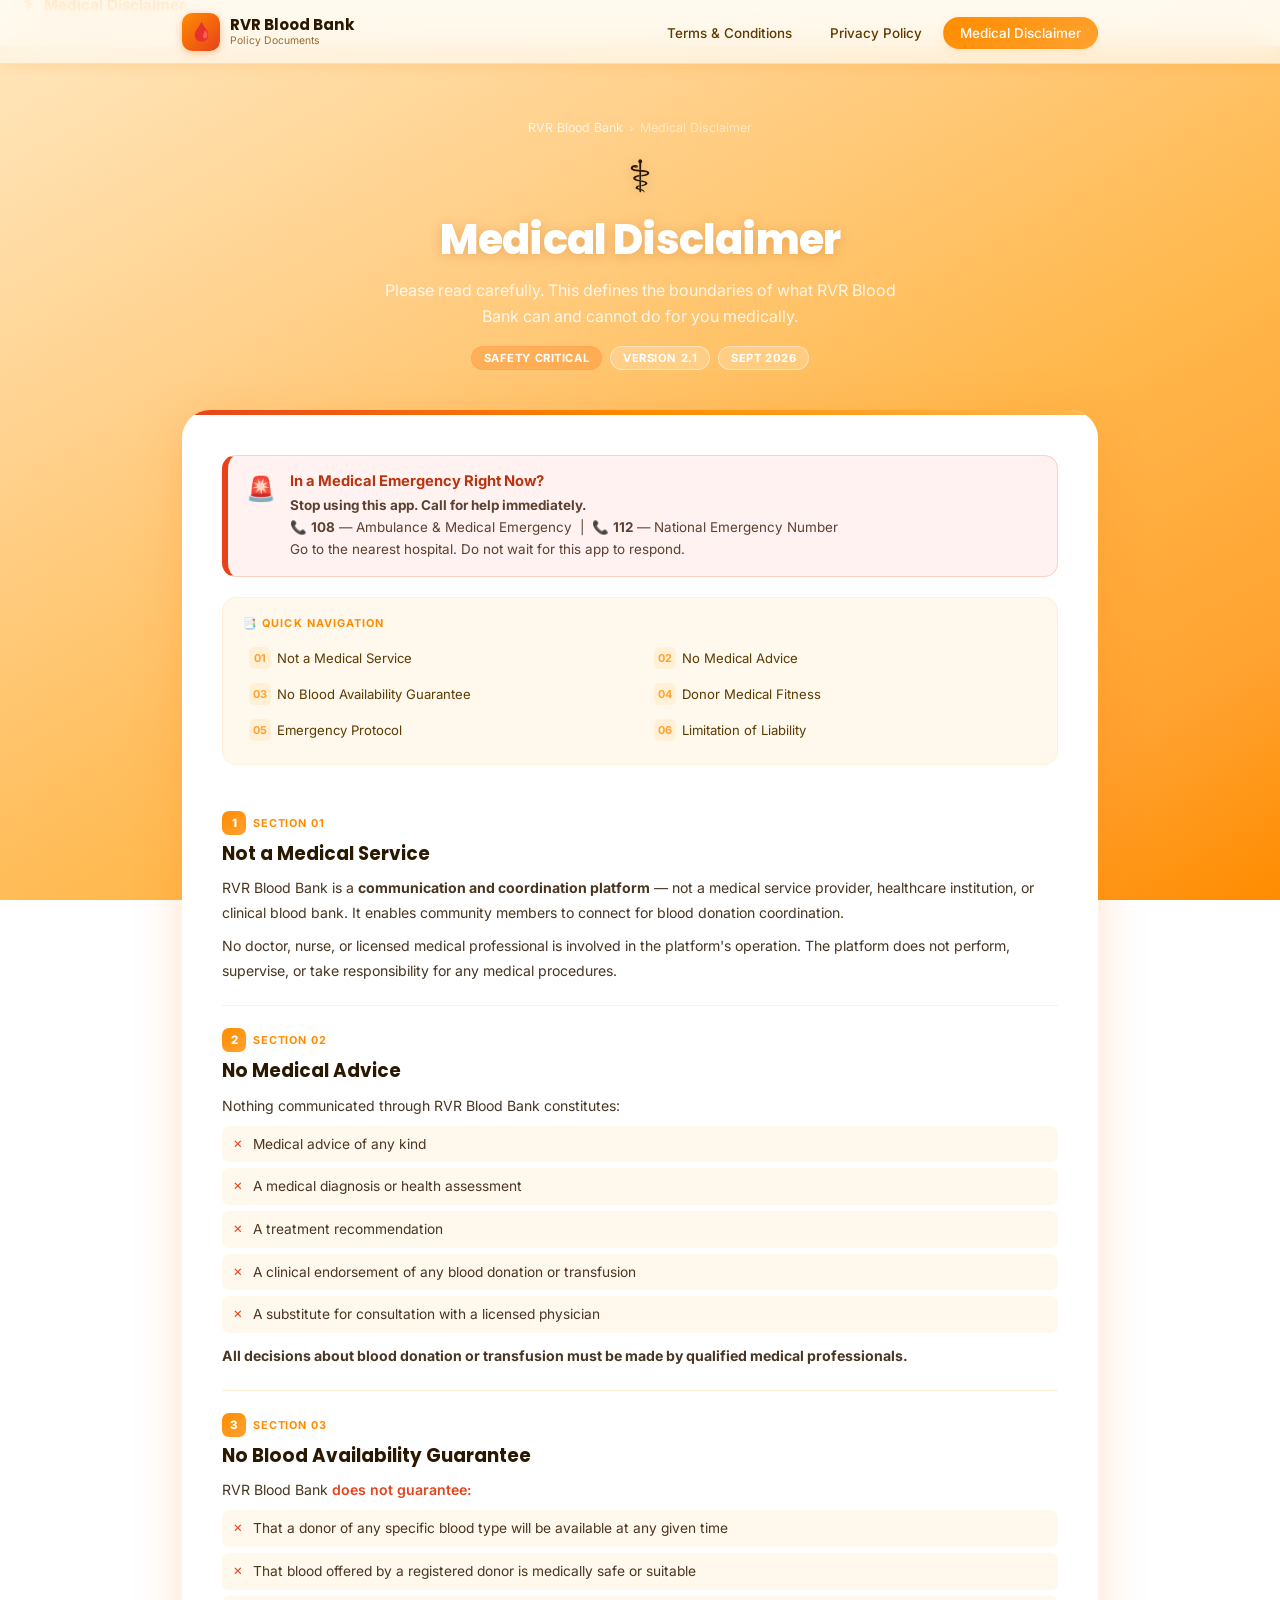
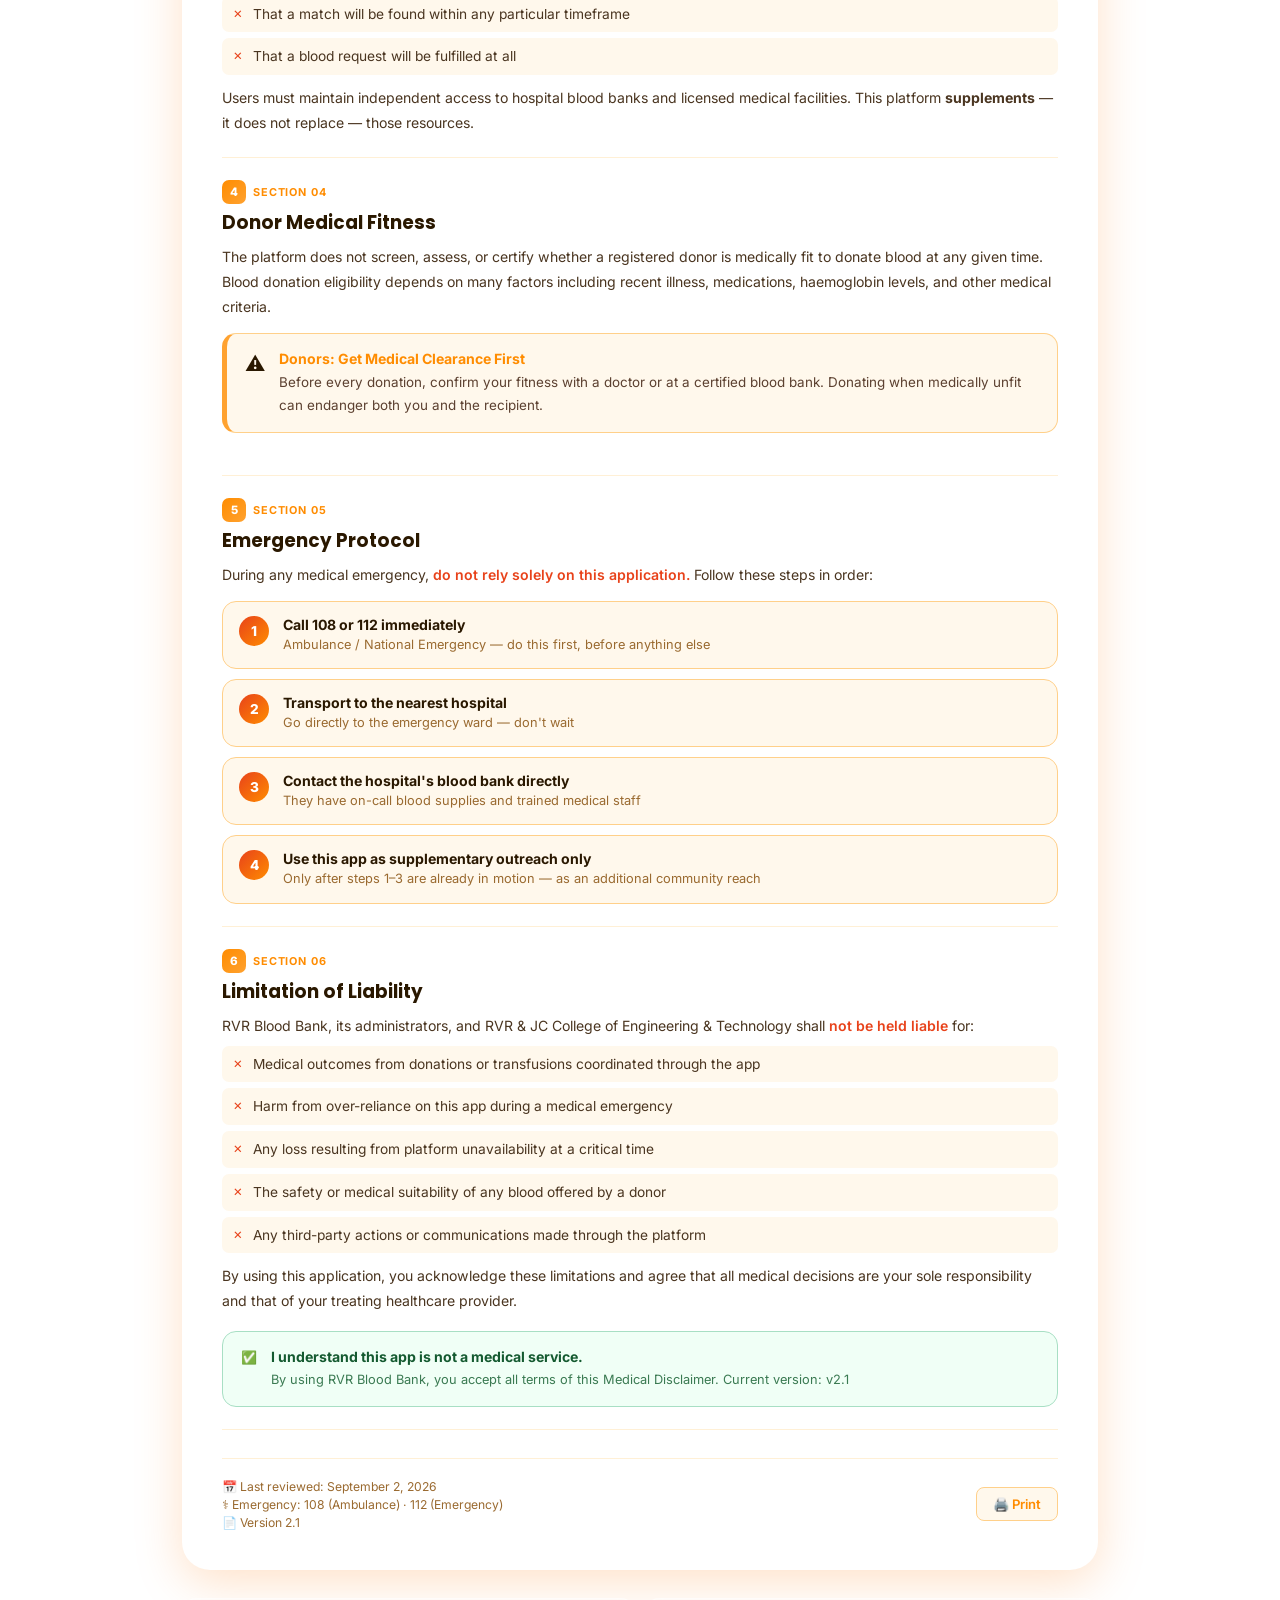
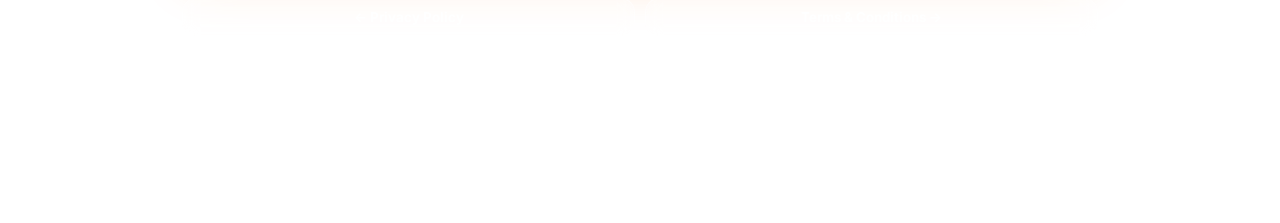
==== disclaimer.html @ 2c88eb7d "first commit" ====
<!DOCTYPE html>
<html lang="en">
<head>
  <meta charset="UTF-8" />
  <meta name="viewport" content="width=device-width, initial-scale=1.0" />
  <meta name="description" content="RVR Blood Bank Medical Disclaimer — This app does not provide medical advice. Read before using the platform." />
  <title>Medical Disclaimer — RVR Blood Bank</title>
  <link rel="stylesheet" href="style.css" />
</head>
<body>

  <nav class="navbar" role="navigation" aria-label="Site navigation">
    <div class="container">
      <a href="terms.html" class="brand">
        <div class="brand-icon" aria-hidden="true">🩸</div>
        <div><div class="brand-name">RVR Blood Bank</div><div class="brand-sub">Policy Documents</div></div>
      </a>
      <ul class="nav-links" role="list">
        <li><a href="terms.html">Terms &amp; Conditions</a></li>
        <li><a href="privacy.html">Privacy Policy</a></li>
        <li><a href="disclaimer.html" class="active" aria-current="page">Medical Disclaimer</a></li>
      </ul>
      <button class="hamburger" id="hamburger" aria-label="Toggle menu" aria-expanded="false" aria-controls="mobileMenu">
        <span></span><span></span><span></span>
      </button>
    </div>
  </nav>

  <div class="mobile-menu" id="mobileMenu" aria-hidden="true">
    <ul role="list">
      <li><a href="terms.html"><span class="m-icon">📋</span> Terms &amp; Conditions</a></li>
      <li><a href="privacy.html"><span class="m-icon">🔒</span> Privacy Policy</a></li>
      <li><a href="disclaimer.html" class="active"><span class="m-icon">⚕️</span> Medical Disclaimer</a></li>
    </ul>
  </div>

  <header class="page-header" aria-labelledby="page-title">
    <div class="container">
      <nav class="breadcrumb" aria-label="Breadcrumb">
        <a href="terms.html">RVR Blood Bank</a>
        <span aria-hidden="true">›</span>
        <span aria-current="page">Medical Disclaimer</span>
      </nav>
      <span class="page-icon" aria-hidden="true">⚕️</span>
      <h1 id="page-title">Medical Disclaimer</h1>
      <p class="subtitle">Please read carefully. This defines the boundaries of what RVR Blood Bank can and cannot do for you medically.</p>
      <div class="meta-row">
        <span class="tag tag--accent">Safety Critical</span>
        <span class="tag tag--primary">Version 2.1</span>
        <span class="tag tag--primary">Sept 2026</span>
      </div>
    </div>
  </header>

  <main class="container" id="main-content">
    <div class="policy-card" role="article" aria-label="Medical Disclaimer document">
      <div class="card-inner">

        <!-- Top Emergency Notice — always prominent -->
        <div class="alert-box alert-box--danger" role="alert" style="border-left-width:6px;">
          <span class="alert-box__icon" aria-hidden="true" style="font-size:1.5rem;">🚨</span>
          <div>
            <div class="alert-box__title" style="font-size:0.92rem;">In a Medical Emergency Right Now?</div>
            <div class="alert-box__body">
              <strong>Stop using this app. Call for help immediately.</strong><br />
              📞 <strong>108</strong> — Ambulance &amp; Medical Emergency &nbsp;|&nbsp;
              📞 <strong>112</strong> — National Emergency Number<br />
              Go to the nearest hospital. Do not wait for this app to respond.
            </div>
          </div>
        </div>

        <div class="toc-box" aria-label="Table of contents">
          <div class="toc-box__label">📑 Quick Navigation</div>
          <ol class="toc-grid" role="list">
            <li><a href="#d1">Not a Medical Service</a></li>
            <li><a href="#d2">No Medical Advice</a></li>
            <li><a href="#d3">No Blood Availability Guarantee</a></li>
            <li><a href="#d4">Donor Medical Fitness</a></li>
            <li><a href="#d5">Emergency Protocol</a></li>
            <li><a href="#d6">Limitation of Liability</a></li>
          </ol>
        </div>

        <!-- Section 1 -->
        <div class="section" id="d1">
          <div class="section-num"><span class="num-badge">1</span><span>Section 01</span></div>
          <h2>Not a Medical Service</h2>
          <p>RVR Blood Bank is a <strong>communication and coordination platform</strong> — not a medical service provider, healthcare institution, or clinical blood bank. It enables community members to connect for blood donation coordination.</p>
          <p>No doctor, nurse, or licensed medical professional is involved in the platform's operation. The platform does not perform, supervise, or take responsibility for any medical procedures.</p>
        </div>

        <!-- Section 2 -->
        <div class="section" id="d2">
          <div class="section-num"><span class="num-badge">2</span><span>Section 02</span></div>
          <h2>No Medical Advice</h2>
          <p>Nothing communicated through RVR Blood Bank constitutes:</p>
          <ul class="clause-list clause-list--cross" role="list">
            <li>Medical advice of any kind</li>
            <li>A medical diagnosis or health assessment</li>
            <li>A treatment recommendation</li>
            <li>A clinical endorsement of any blood donation or transfusion</li>
            <li>A substitute for consultation with a licensed physician</li>
          </ul>
          <p style="margin-top:10px;"><strong>All decisions about blood donation or transfusion must be made by qualified medical professionals.</strong></p>
        </div>

        <!-- Section 3 -->
        <div class="section" id="d3">
          <div class="section-num"><span class="num-badge">3</span><span>Section 03</span></div>
          <h2>No Blood Availability Guarantee</h2>
          <p>RVR Blood Bank <span class="t-red">does not guarantee:</span></p>
          <ul class="clause-list clause-list--cross" role="list">
            <li>That a donor of any specific blood type will be available at any given time</li>
            <li>That blood offered by a registered donor is medically safe or suitable</li>
            <li>That a match will be found within any particular timeframe</li>
            <li>That a blood request will be fulfilled at all</li>
          </ul>
          <p style="margin-top:10px;">Users must maintain independent access to hospital blood banks and licensed medical facilities. This platform <strong>supplements</strong> — it does not replace — those resources.</p>
        </div>

        <!-- Section 4 -->
        <div class="section" id="d4">
          <div class="section-num"><span class="num-badge">4</span><span>Section 04</span></div>
          <h2>Donor Medical Fitness</h2>
          <p>The platform does not screen, assess, or certify whether a registered donor is medically fit to donate blood at any given time. Blood donation eligibility depends on many factors including recent illness, medications, haemoglobin levels, and other medical criteria.</p>
          <div class="alert-box alert-box--orange" style="margin-top:14px;" role="note">
            <span class="alert-box__icon" aria-hidden="true">⚠️</span>
            <div>
              <div class="alert-box__title">Donors: Get Medical Clearance First</div>
              <div class="alert-box__body">Before every donation, confirm your fitness with a doctor or at a certified blood bank. Donating when medically unfit can endanger both you and the recipient.</div>
            </div>
          </div>
        </div>

        <!-- Section 5 -->
        <div class="section" id="d5">
          <div class="section-num"><span class="num-badge">5</span><span>Section 05</span></div>
          <h2>Emergency Protocol</h2>
          <p>During any medical emergency, <span class="t-red">do not rely solely on this application.</span> Follow these steps in order:</p>
          <div class="step-list" role="list">
            <div class="step-card" role="listitem">
              <div class="step-num" aria-hidden="true">1</div>
              <div>
                <strong>Call 108 or 112 immediately</strong>
                <p>Ambulance / National Emergency — do this first, before anything else</p>
              </div>
            </div>
            <div class="step-card" role="listitem">
              <div class="step-num" aria-hidden="true">2</div>
              <div>
                <strong>Transport to the nearest hospital</strong>
                <p>Go directly to the emergency ward — don't wait</p>
              </div>
            </div>
            <div class="step-card" role="listitem">
              <div class="step-num" aria-hidden="true">3</div>
              <div>
                <strong>Contact the hospital's blood bank directly</strong>
                <p>They have on-call blood supplies and trained medical staff</p>
              </div>
            </div>
            <div class="step-card" role="listitem">
              <div class="step-num" aria-hidden="true">4</div>
              <div>
                <strong>Use this app as supplementary outreach only</strong>
                <p>Only after steps 1–3 are already in motion — as an additional community reach</p>
              </div>
            </div>
          </div>
        </div>

        <!-- Section 6 -->
        <div class="section" id="d6">
          <div class="section-num"><span class="num-badge">6</span><span>Section 06</span></div>
          <h2>Limitation of Liability</h2>
          <p>RVR Blood Bank, its administrators, and RVR &amp; JC College of Engineering &amp; Technology shall <span class="t-red">not be held liable</span> for:</p>
          <ul class="clause-list clause-list--cross" role="list">
            <li>Medical outcomes from donations or transfusions coordinated through the app</li>
            <li>Harm from over-reliance on this app during a medical emergency</li>
            <li>Any loss resulting from platform unavailability at a critical time</li>
            <li>The safety or medical suitability of any blood offered by a donor</li>
            <li>Any third-party actions or communications made through the platform</li>
          </ul>
          <p style="margin-top:10px;">By using this application, you acknowledge these limitations and agree that all medical decisions are your sole responsibility and that of your treating healthcare provider.</p>
          <div class="accept-box" role="note" style="margin-top:18px;">
            <span class="accept-box__icon" aria-hidden="true">✅</span>
            <div>
              <strong>I understand this app is not a medical service.</strong>
              <span>By using RVR Blood Bank, you accept all terms of this Medical Disclaimer. Current version: v2.1</span>
            </div>
          </div>
        </div>

        <div class="doc-footer">
          <div class="doc-footer-info">
            <span>📅 Last reviewed: September 2, 2026</span>
            <span>⚕️ Emergency: 108 (Ambulance) · 112 (Emergency)</span>
            <span>📄 Version 2.1</span>
          </div>
          <button class="print-btn" onclick="window.print()">🖨️ Print</button>
        </div>
      </div>
    </div>

    <nav class="page-nav" aria-label="Navigate between policy pages">
      <a href="privacy.html">← Privacy Policy</a>
      <a href="terms.html">Terms &amp; Conditions →</a>
    </nav>
  </main>

  <footer class="site-footer" role="contentinfo">
    <div class="container">
      <div class="footer-card">
        <nav class="footer-links" aria-label="Policy links">
          <a href="terms.html">Terms &amp; Conditions</a>
          <a href="privacy.html">Privacy Policy</a>
          <a href="disclaimer.html">Medical Disclaimer</a>
        </nav>
        <p class="footer-copy">© 2026 RVR &amp; JC College of Engineering &amp; Technology · Policy v2.1 · September 2026</p>
      </div>
    </div>
  </footer>

  <script src="menu.js"></script>
</body>
</html>
---- style.css ----
/* ═══════════════════════════════════════════════
   RVR Blood Bank — Policy Portal
   Theme  : Light Orange + White (Responsive)
   ═══════════════════════════════════════════════ */

@import url('https://fonts.googleapis.com/css2?family=Inter:wght@400;500;600;700&family=Poppins:wght@600;700;800&display=swap');

/* ── CSS Variables ── */
:root {
  --orange-1:   #FF8C00;   /* deep accent */
  --orange-2:   #FFA230;   /* primary */
  --orange-3:   #FFB84D;   /* mid */
  --orange-4:   #FFD08A;   /* light */
  --orange-5:   #FFF0D6;   /* very light tint */
  --orange-6:   #FFF8EC;   /* near-white tint */

  --red:        #E8421A;
  --red-light:  #FF6B40;

  --text-dark:  #2A1800;
  --text-body:  #5C3A00;
  --text-muted: #9A6A30;
  --text-white: #FFFFFF;

  --white:      #FFFFFF;
  --card-bg:    #FFFFFF;
  --border:     rgba(255,140,0,0.18);

  --shadow-sm:  0 2px 8px rgba(255,140,0,0.12);
  --shadow-md:  0 6px 24px rgba(255,140,0,0.18);
  --shadow-lg:  0 12px 48px rgba(255,120,0,0.22);

  --radius-sm:  8px;
  --radius-md:  14px;
  --radius-lg:  20px;
  --radius-xl:  28px;

  --nav-h:      64px;
}

/* ── Reset ── */
*, *::before, *::after { box-sizing: border-box; margin: 0; padding: 0; }
html { scroll-behavior: smooth; -webkit-text-size-adjust: 100%; }

body {
  font-family: 'Inter', system-ui, sans-serif;
  min-height: 100vh;
  /* Light orange gradient — warm and soft */
  background:
    linear-gradient(150deg,
      #FFE8C0 0%,
      #FFD08A 30%,
      #FFB84D 60%,
      #FFA230 85%,
      #FF8C00 100%);
  background-attachment: fixed;
  color: var(--text-dark);
}

/* ── Scrollbar ── */
::-webkit-scrollbar { width: 5px; }
::-webkit-scrollbar-track { background: var(--orange-5); }
::-webkit-scrollbar-thumb { background: var(--orange-2); border-radius: 4px; }

/* ── Typography ── */
h1, h2, h3 { font-family: 'Poppins', sans-serif; line-height: 1.2; }
a { color: var(--orange-1); }

/* ══════════════════════════════════════════════
   LAYOUT — Container + Grid
══════════════════════════════════════════════ */
.container {
  width: 100%;
  max-width: 980px;
  margin: 0 auto;
  padding: 0 clamp(16px, 4vw, 32px);
}

/* ══════════════════════════════════════════════
   NAVBAR
══════════════════════════════════════════════ */
.navbar {
  height: var(--nav-h);
  position: sticky;
  top: 0;
  z-index: 200;
  background: rgba(255, 248, 236, 0.75);
  backdrop-filter: blur(16px);
  -webkit-backdrop-filter: blur(16px);
  border-bottom: 1px solid rgba(255, 140, 0, 0.2);
  box-shadow: 0 2px 12px rgba(255, 140, 0, 0.1);
}

.navbar .container {
  height: 100%;
  display: flex;
  align-items: center;
  justify-content: space-between;
  gap: 12px;
}

/* Brand */
.brand {
  display: flex;
  align-items: center;
  gap: 10px;
  text-decoration: none;
  flex-shrink: 0;
}
.brand-icon {
  width: 38px; height: 38px;
  background: linear-gradient(135deg, var(--orange-1), var(--red));
  border-radius: 10px;
  display: flex;
  align-items: center;
  justify-content: center;
  font-size: 1.15rem;
  flex-shrink: 0;
  box-shadow: 0 2px 8px rgba(255,100,0,0.35);
}
.brand-name {
  font-family: 'Poppins', sans-serif;
  font-weight: 700;
  font-size: 0.95rem;
  color: var(--text-dark);
  line-height: 1.15;
}
.brand-sub {
  font-size: 0.65rem;
  color: var(--text-muted);
}

/* Desktop Nav Links */
.nav-links {
  display: flex;
  gap: 4px;
  list-style: none;
  align-items: center;
}
.nav-links a {
  color: var(--text-body);
  text-decoration: none;
  font-size: 0.84rem;
  font-weight: 500;
  padding: 7px 16px;
  border-radius: 20px;
  border: 1px solid transparent;
  transition: all 0.2s ease;
  white-space: nowrap;
}
.nav-links a:hover {
  background: var(--orange-5);
  border-color: var(--border);
  color: var(--orange-1);
}
.nav-links a.active {
  background: linear-gradient(135deg, var(--orange-1), var(--orange-2));
  color: #fff;
  border-color: transparent;
  box-shadow: var(--shadow-sm);
}

/* Hamburger Button */
.hamburger {
  display: none;
  flex-direction: column;
  justify-content: center;
  align-items: center;
  gap: 5px;
  width: 38px; height: 38px;
  background: var(--orange-5);
  border: 1px solid var(--border);
  border-radius: var(--radius-sm);
  cursor: pointer;
  padding: 0;
  flex-shrink: 0;
}
.hamburger span {
  display: block;
  width: 18px; height: 2px;
  background: var(--orange-1);
  border-radius: 2px;
  transition: all 0.25s ease;
}
.hamburger.open span:nth-child(1) { transform: rotate(45deg) translate(5px, 5px); }
.hamburger.open span:nth-child(2) { opacity: 0; transform: scaleX(0); }
.hamburger.open span:nth-child(3) { transform: rotate(-45deg) translate(5px, -5px); }

/* Mobile Drawer */
.mobile-menu {
  position: fixed;
  top: var(--nav-h);
  left: 0; right: 0;
  background: rgba(255, 252, 245, 0.97);
  backdrop-filter: blur(16px);
  border-bottom: 1px solid var(--border);
  z-index: 199;
  transform: translateY(-110%);
  transition: transform 0.3s cubic-bezier(0.16,1,0.3,1);
  box-shadow: var(--shadow-md);
}
.mobile-menu.open { transform: translateY(0); }
.mobile-menu ul { list-style: none; padding: 12px 16px 16px; }
.mobile-menu ul li { border-bottom: 1px solid var(--orange-5); }
.mobile-menu ul li:last-child { border-bottom: none; }
.mobile-menu ul a {
  display: flex;
  align-items: center;
  gap: 10px;
  padding: 14px 8px;
  color: var(--text-body);
  text-decoration: none;
  font-size: 0.95rem;
  font-weight: 500;
  border-radius: var(--radius-sm);
  transition: background 0.15s;
}
.mobile-menu ul a:hover { background: var(--orange-5); }
.mobile-menu ul a.active { color: var(--orange-1); font-weight: 700; }
.mobile-menu ul a .m-icon { font-size: 1.1rem; }

/* ══════════════════════════════════════════════
   PAGE HEADER
══════════════════════════════════════════════ */
.page-header {
  padding: clamp(32px, 6vw, 56px) 0 clamp(24px, 4vw, 40px);
  text-align: center;
}
.breadcrumb {
  display: flex;
  align-items: center;
  justify-content: center;
  gap: 6px;
  font-size: 0.78rem;
  color: rgba(255,255,255,0.75);
  margin-bottom: 14px;
  flex-wrap: wrap;
}
.breadcrumb a { color: rgba(255,255,255,0.75); text-decoration: none; }
.breadcrumb a:hover { color: #fff; }
.breadcrumb span { color: rgba(255,255,255,0.5); }

.page-icon {
  display: block;
  font-size: clamp(2rem, 5vw, 2.8rem);
  margin-bottom: 12px;
  filter: drop-shadow(0 2px 6px rgba(0,0,0,0.15));
}
.page-header h1 {
  font-size: clamp(1.7rem, 4.5vw, 2.6rem);
  font-weight: 800;
  color: #fff;
  margin-bottom: 12px;
  text-shadow: 0 2px 12px rgba(180,80,0,0.25);
  letter-spacing: -0.02em;
}
.page-header .subtitle {
  font-size: clamp(0.85rem, 2vw, 1rem);
  color: rgba(255,255,255,0.85);
  max-width: 540px;
  margin: 0 auto;
  line-height: 1.65;
}
.meta-row {
  display: flex;
  align-items: center;
  justify-content: center;
  gap: 8px;
  margin-top: 16px;
  flex-wrap: wrap;
}
.tag {
  display: inline-flex;
  align-items: center;
  gap: 4px;
  font-size: 0.7rem;
  font-weight: 700;
  letter-spacing: 0.05em;
  text-transform: uppercase;
  padding: 4px 12px;
  border-radius: 20px;
}
.tag--primary {
  background: rgba(255,255,255,0.2);
  border: 1px solid rgba(255,255,255,0.45);
  color: #fff;
}
.tag--accent {
  background: rgba(255,100,0,0.25);
  border: 1px solid rgba(255,160,80,0.5);
  color: #fff;
}

/* ══════════════════════════════════════════════
   POLICY CARD (White Content Block)
══════════════════════════════════════════════ */
.policy-card {
  background: var(--card-bg);
  border-radius: var(--radius-xl);
  box-shadow: var(--shadow-lg);
  overflow: hidden;
  margin-bottom: 28px;
}
.policy-card::before {
  content: '';
  display: block;
  height: 5px;
  background: linear-gradient(90deg, var(--red), var(--orange-1), var(--orange-3));
}
.card-inner {
  padding: clamp(20px, 5vw, 40px);
}

/* ── Alert Boxes ── */
.alert-box {
  display: flex;
  gap: 14px;
  align-items: flex-start;
  border-radius: var(--radius-md);
  padding: 16px 18px;
  margin-bottom: 20px;
  border-left: 5px solid;
}
.alert-box--danger {
  background: #FFF2F0;
  border-color: #E8421A;
  border-top: 1px solid #FFD0C0;
  border-right: 1px solid #FFD0C0;
  border-bottom: 1px solid #FFD0C0;
}
.alert-box--orange {
  background: var(--orange-6);
  border-color: var(--orange-2);
  border-top: 1px solid var(--orange-4);
  border-right: 1px solid var(--orange-4);
  border-bottom: 1px solid var(--orange-4);
}
.alert-box--info {
  background: #F0F7FF;
  border-color: #3B82F6;
  border-top: 1px solid #BAD5FF;
  border-right: 1px solid #BAD5FF;
  border-bottom: 1px solid #BAD5FF;
}
.alert-box__icon { font-size: 1.25rem; flex-shrink: 0; line-height: 1.4; }
.alert-box__title {
  font-weight: 700;
  font-size: 0.88rem;
  margin-bottom: 4px;
}
.alert-box--danger .alert-box__title  { color: #B83410; }
.alert-box--orange .alert-box__title  { color: var(--orange-1); }
.alert-box--info   .alert-box__title  { color: #1D4ED8; }
.alert-box__body {
  font-size: 0.84rem;
  color: #5C4030;
  line-height: 1.65;
}
.alert-box--info .alert-box__body { color: #374151; }

/* ── Table of Contents ── */
.toc-box {
  background: var(--orange-6);
  border: 1px solid var(--orange-5);
  border-radius: var(--radius-md);
  padding: 18px 20px;
  margin-bottom: 24px;
}
.toc-box__label {
  font-size: 0.68rem;
  font-weight: 700;
  letter-spacing: 0.1em;
  text-transform: uppercase;
  color: var(--orange-1);
  margin-bottom: 12px;
}
.toc-grid {
  display: grid;
  grid-template-columns: 1fr 1fr;
  gap: 4px 16px;
  list-style: none;
  counter-reset: toc;
}
.toc-grid li a {
  display: flex;
  align-items: center;
  gap: 6px;
  font-size: 0.82rem;
  color: var(--text-body);
  text-decoration: none;
  padding: 5px 6px;
  border-radius: 6px;
  transition: all 0.15s;
}
.toc-grid li a:hover { background: var(--orange-5); color: var(--orange-1); }
.toc-grid li a::before {
  content: counter(toc, decimal-leading-zero);
  counter-increment: toc;
  font-size: 0.68rem;
  font-weight: 700;
  color: var(--orange-2);
  background: var(--orange-5);
  width: 22px; height: 22px;
  border-radius: 6px;
  display: flex;
  align-items: center;
  justify-content: center;
  flex-shrink: 0;
}

/* ── Policy Sections ── */
.section {
  padding: 22px 0;
  border-bottom: 1px solid var(--orange-5);
}
.section:last-child { border-bottom: none; padding-bottom: 4px; }
.section:first-child { padding-top: 4px; }

.section-num {
  display: inline-flex;
  align-items: center;
  gap: 7px;
  margin-bottom: 8px;
}
.num-badge {
  display: inline-flex;
  align-items: center;
  justify-content: center;
  width: 24px; height: 24px;
  background: linear-gradient(135deg, var(--orange-1), var(--orange-2));
  color: #fff;
  border-radius: 7px;
  font-size: 0.72rem;
  font-weight: 800;
}
.section-num span:last-child {
  font-size: 0.68rem;
  font-weight: 700;
  letter-spacing: 0.08em;
  text-transform: uppercase;
  color: var(--orange-1);
}

.section h2 {
  font-family: 'Poppins', sans-serif;
  font-size: clamp(1rem, 2.5vw, 1.15rem);
  font-weight: 700;
  color: var(--text-dark);
  margin-bottom: 10px;
}
.section p {
  font-size: 0.88rem;
  color: #4A3520;
  line-height: 1.78;
  margin-bottom: 8px;
}
.section p:last-child { margin-bottom: 0; }

/* Inline emphasis */
.t-red    { color: var(--red); font-weight: 600; }
.t-orange { color: var(--orange-1); font-weight: 600; }
.t-dark   { color: var(--text-dark); font-weight: 600; }

/* ── Clause Lists ── */
.clause-list {
  list-style: none;
  display: flex;
  flex-direction: column;
  gap: 6px;
  margin-top: 8px;
}
.clause-list li {
  display: flex;
  align-items: flex-start;
  gap: 10px;
  font-size: 0.86rem;
  color: #4A3520;
  line-height: 1.65;
  padding: 6px 10px;
  border-radius: 7px;
  background: var(--orange-6);
  border: 1px solid transparent;
  transition: border-color 0.15s;
}
.clause-list li:hover { border-color: var(--orange-4); }

.clause-list li::before {
  content: '';
  width: 7px; height: 7px;
  border-radius: 50%;
  background: linear-gradient(135deg, var(--orange-1), var(--orange-2));
  flex-shrink: 0;
  margin-top: 7px;
}
.clause-list--cross li::before {
  content: '✕';
  width: auto; height: auto;
  background: none;
  color: var(--red);
  font-size: 0.72rem;
  font-weight: 800;
  margin-top: 2px;
}
.clause-list--check li::before {
  content: '✓';
  width: auto; height: auto;
  background: none;
  color: #1A8A4A;
  font-size: 0.82rem;
  font-weight: 800;
  margin-top: 2px;
}

/* ── Acceptance / Success Box ── */
.accept-box {
  display: flex;
  align-items: flex-start;
  gap: 14px;
  background: #F0FFF6;
  border: 1.5px solid #A8DFC4;
  border-radius: var(--radius-md);
  padding: 16px 18px;
  margin-top: 18px;
}
.accept-box__icon { font-size: 1.3rem; flex-shrink: 0; }
.accept-box strong { display: block; font-size: 0.88rem; color: #145A30; margin-bottom: 3px; }
.accept-box span { font-size: 0.8rem; color: #3A7A52; line-height: 1.5; }

/* ── Emergency Step Cards ── */
.step-list {
  display: flex;
  flex-direction: column;
  gap: 10px;
  margin-top: 14px;
}
.step-card {
  display: flex;
  align-items: flex-start;
  gap: 14px;
  background: var(--orange-6);
  border: 1px solid var(--orange-4);
  border-radius: var(--radius-md);
  padding: 14px 16px;
  transition: border-color 0.15s, box-shadow 0.15s;
}
.step-card:hover { border-color: var(--orange-2); box-shadow: var(--shadow-sm); }
.step-num {
  width: 30px; height: 30px;
  background: linear-gradient(135deg, var(--red), var(--orange-1));
  color: #fff;
  border-radius: 50%;
  display: flex;
  align-items: center;
  justify-content: center;
  font-weight: 800;
  font-size: 0.85rem;
  flex-shrink: 0;
}
.step-card strong { display: block; font-size: 0.88rem; color: var(--text-dark); margin-bottom: 2px; }
.step-card p { font-size: 0.8rem; color: var(--text-muted); margin: 0; line-height: 1.5; }

/* ── Data Table ── */
.data-table-wrap {
  overflow-x: auto;
  border: 1px solid var(--orange-4);
  border-radius: var(--radius-md);
  margin-top: 12px;
}
.data-table {
  width: 100%;
  border-collapse: collapse;
  font-size: 0.84rem;
  min-width: 400px;
}
.data-table th {
  text-align: left;
  padding: 10px 14px;
  background: var(--orange-5);
  color: var(--orange-1);
  font-size: 0.72rem;
  font-weight: 700;
  letter-spacing: 0.06em;
  text-transform: uppercase;
  border-bottom: 1px solid var(--orange-4);
}
.data-table td {
  padding: 10px 14px;
  border-bottom: 1px solid var(--orange-6);
  color: #4A3520;
  vertical-align: middle;
}
.data-table tr:last-child td { border-bottom: none; }
.data-table tr:hover td { background: var(--orange-6); }

/* ── Doc Footer (inside card) ── */
.doc-footer {
  display: flex;
  align-items: center;
  justify-content: space-between;
  gap: 12px;
  margin-top: 28px;
  padding-top: 20px;
  border-top: 1px solid var(--orange-5);
  flex-wrap: wrap;
}
.doc-footer-info {
  display: flex;
  flex-direction: column;
  gap: 3px;
}
.doc-footer-info span { font-size: 0.76rem; color: var(--text-muted); }

.print-btn {
  display: inline-flex;
  align-items: center;
  gap: 6px;
  background: var(--orange-6);
  border: 1.5px solid var(--orange-4);
  border-radius: var(--radius-sm);
  padding: 8px 16px;
  font-size: 0.82rem;
  font-family: 'Inter', sans-serif;
  font-weight: 600;
  color: var(--orange-1);
  cursor: pointer;
  transition: all 0.2s;
}
.print-btn:hover {
  background: var(--orange-5);
  border-color: var(--orange-2);
  box-shadow: var(--shadow-sm);
}

/* ══════════════════════════════════════════════
   PAGE NAVIGATION
══════════════════════════════════════════════ */
.page-nav {
  display: flex;
  justify-content: space-between;
  gap: 10px;
  margin-bottom: 32px;
  flex-wrap: wrap;
}
.page-nav a {
  display: inline-flex;
  align-items: center;
  gap: 8px;
  background: rgba(255,255,255,0.25);
  border: 1px solid rgba(255,255,255,0.4);
  color: #fff;
  text-decoration: none;
  font-size: 0.84rem;
  font-weight: 600;
  padding: 10px 20px;
  border-radius: var(--radius-md);
  transition: all 0.2s;
  flex: 1;
  justify-content: center;
  min-width: 140px;
  backdrop-filter: blur(8px);
}
.page-nav a:hover {
  background: rgba(255,255,255,0.38);
  border-color: rgba(255,255,255,0.6);
  box-shadow: var(--shadow-sm);
}

/* ══════════════════════════════════════════════
   FOOTER
══════════════════════════════════════════════ */
.site-footer { padding: 0 0 32px; }
.footer-card {
  background: rgba(255,255,255,0.22);
  border: 1px solid rgba(255,255,255,0.35);
  border-radius: var(--radius-lg);
  padding: clamp(16px, 4vw, 28px) clamp(18px, 4vw, 32px);
  display: flex;
  flex-direction: column;
  align-items: center;
  gap: 16px;
  text-align: center;
  backdrop-filter: blur(8px);
}
.footer-links {
  display: flex;
  gap: 6px;
  flex-wrap: wrap;
  justify-content: center;
}
.footer-links a {
  color: rgba(255,255,255,0.85);
  font-size: 0.82rem;
  font-weight: 500;
  text-decoration: none;
  padding: 6px 14px;
  border-radius: 20px;
  border: 1px solid rgba(255,255,255,0.3);
  transition: all 0.2s;
}
.footer-links a:hover {
  background: rgba(255,255,255,0.2);
  color: #fff;
}
.footer-copy {
  font-size: 0.76rem;
  color: rgba(255,255,255,0.65);
  line-height: 1.6;
}

/* ══════════════════════════════════════════════
   RESPONSIVE BREAKPOINTS
══════════════════════════════════════════════ */

/* Tablet — 768px */
@media (max-width: 768px) {
  .nav-links    { display: none; }
  .hamburger    { display: flex; }
  .toc-grid     { grid-template-columns: 1fr; }
  .page-nav a   { flex: 1 1 140px; }
}

/* Mobile — 480px */
@media (max-width: 480px) {
  :root { --nav-h: 58px; }
  .brand-name   { font-size: 0.88rem; }
  .brand-sub    { display: none; }
  .card-inner   { padding: 18px 16px; }
  .section      { padding: 16px 0; }
  .page-nav     { flex-direction: column; }
  .page-nav a   { width: 100%; text-align: center; }
  .doc-footer   { flex-direction: column; align-items: flex-start; }
  .alert-box    { flex-direction: column; gap: 8px; }
}

/* Large — 1024px+ */
@media (min-width: 1024px) {
  .policy-card  { border-radius: var(--radius-xl); }
}

/* ── Print ── */
@media print {
  body { background: #fff !important; }
  .navbar, .page-nav, .site-footer, .hamburger, .mobile-menu { display: none !important; }
  .policy-card { box-shadow: none; border: 1px solid #E0C090; border-radius: 8px; }
  .policy-card::before { background: #FF8C00; }
  .page-header { padding: 16px 0; }
  .page-header h1 { color: #2A1800; text-shadow: none; }
  .breadcrumb, .subtitle { color: #555; }
  .tag { display: none; }
}
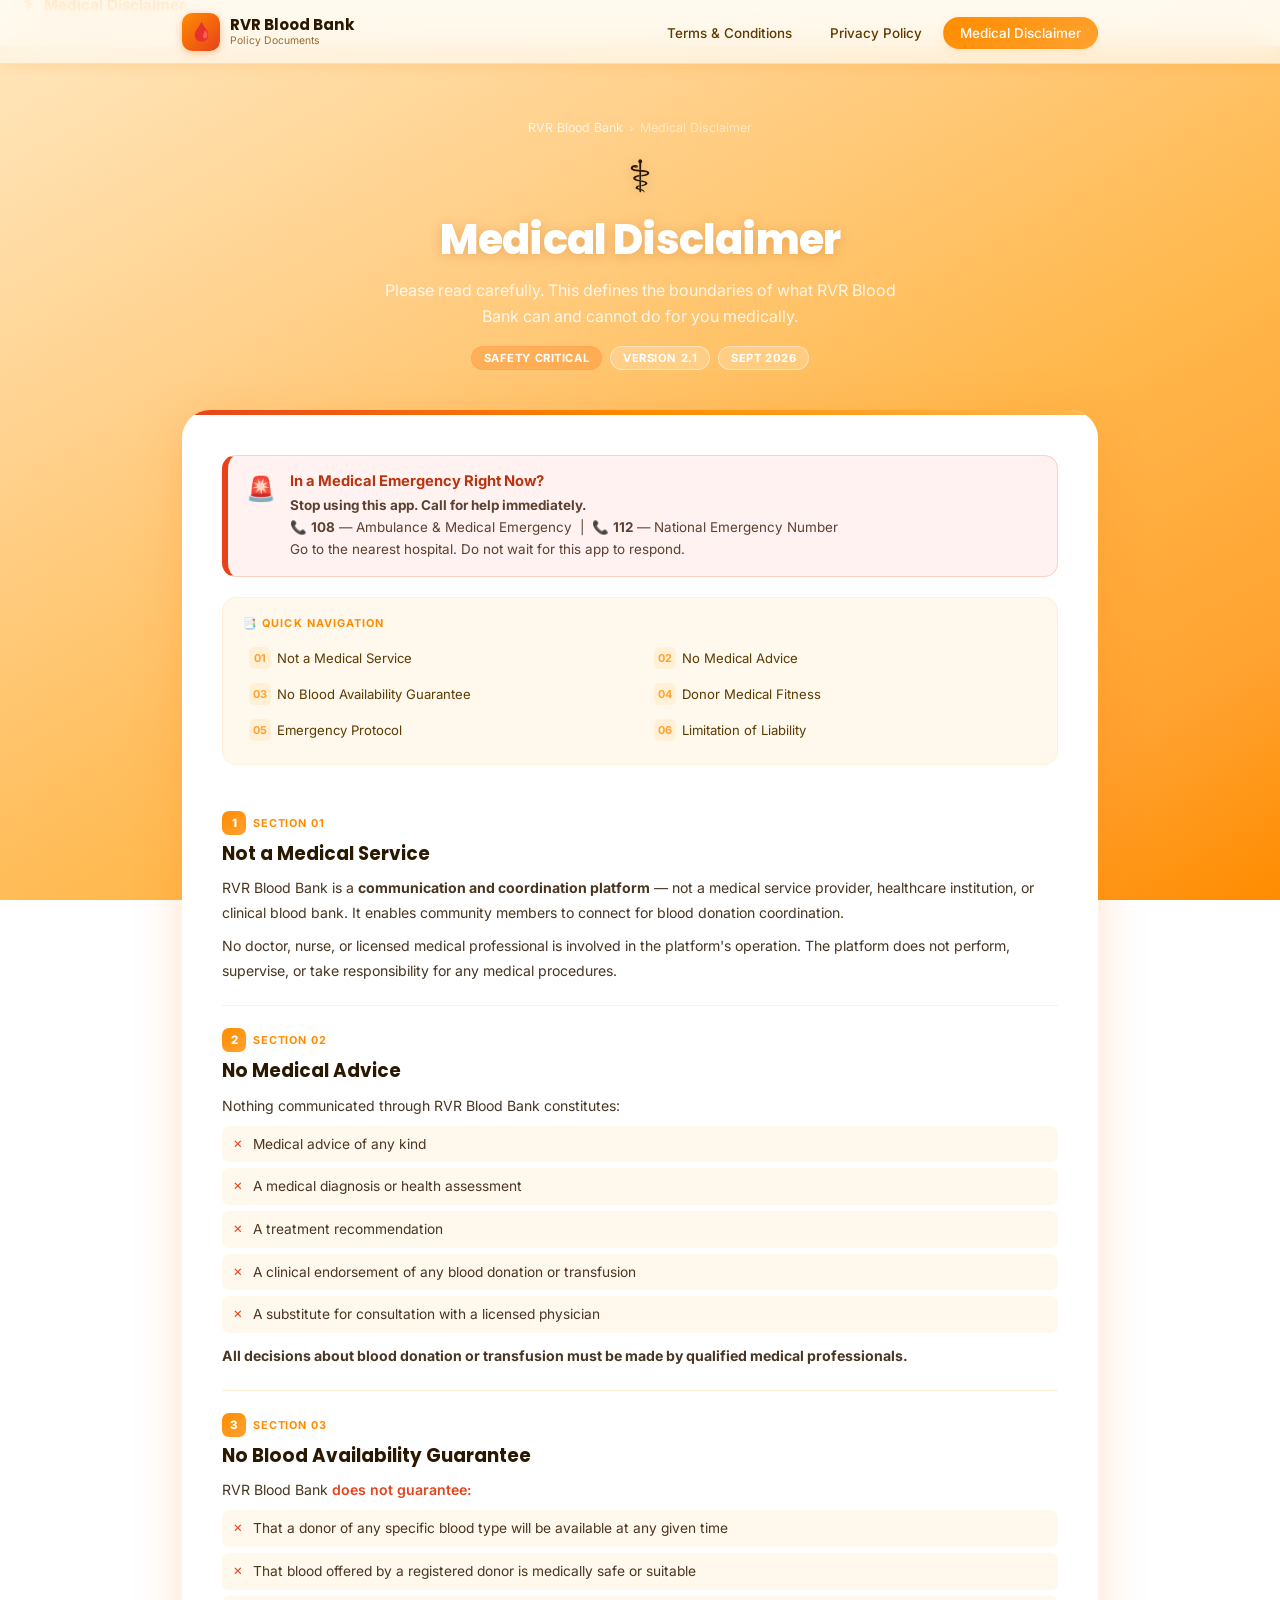
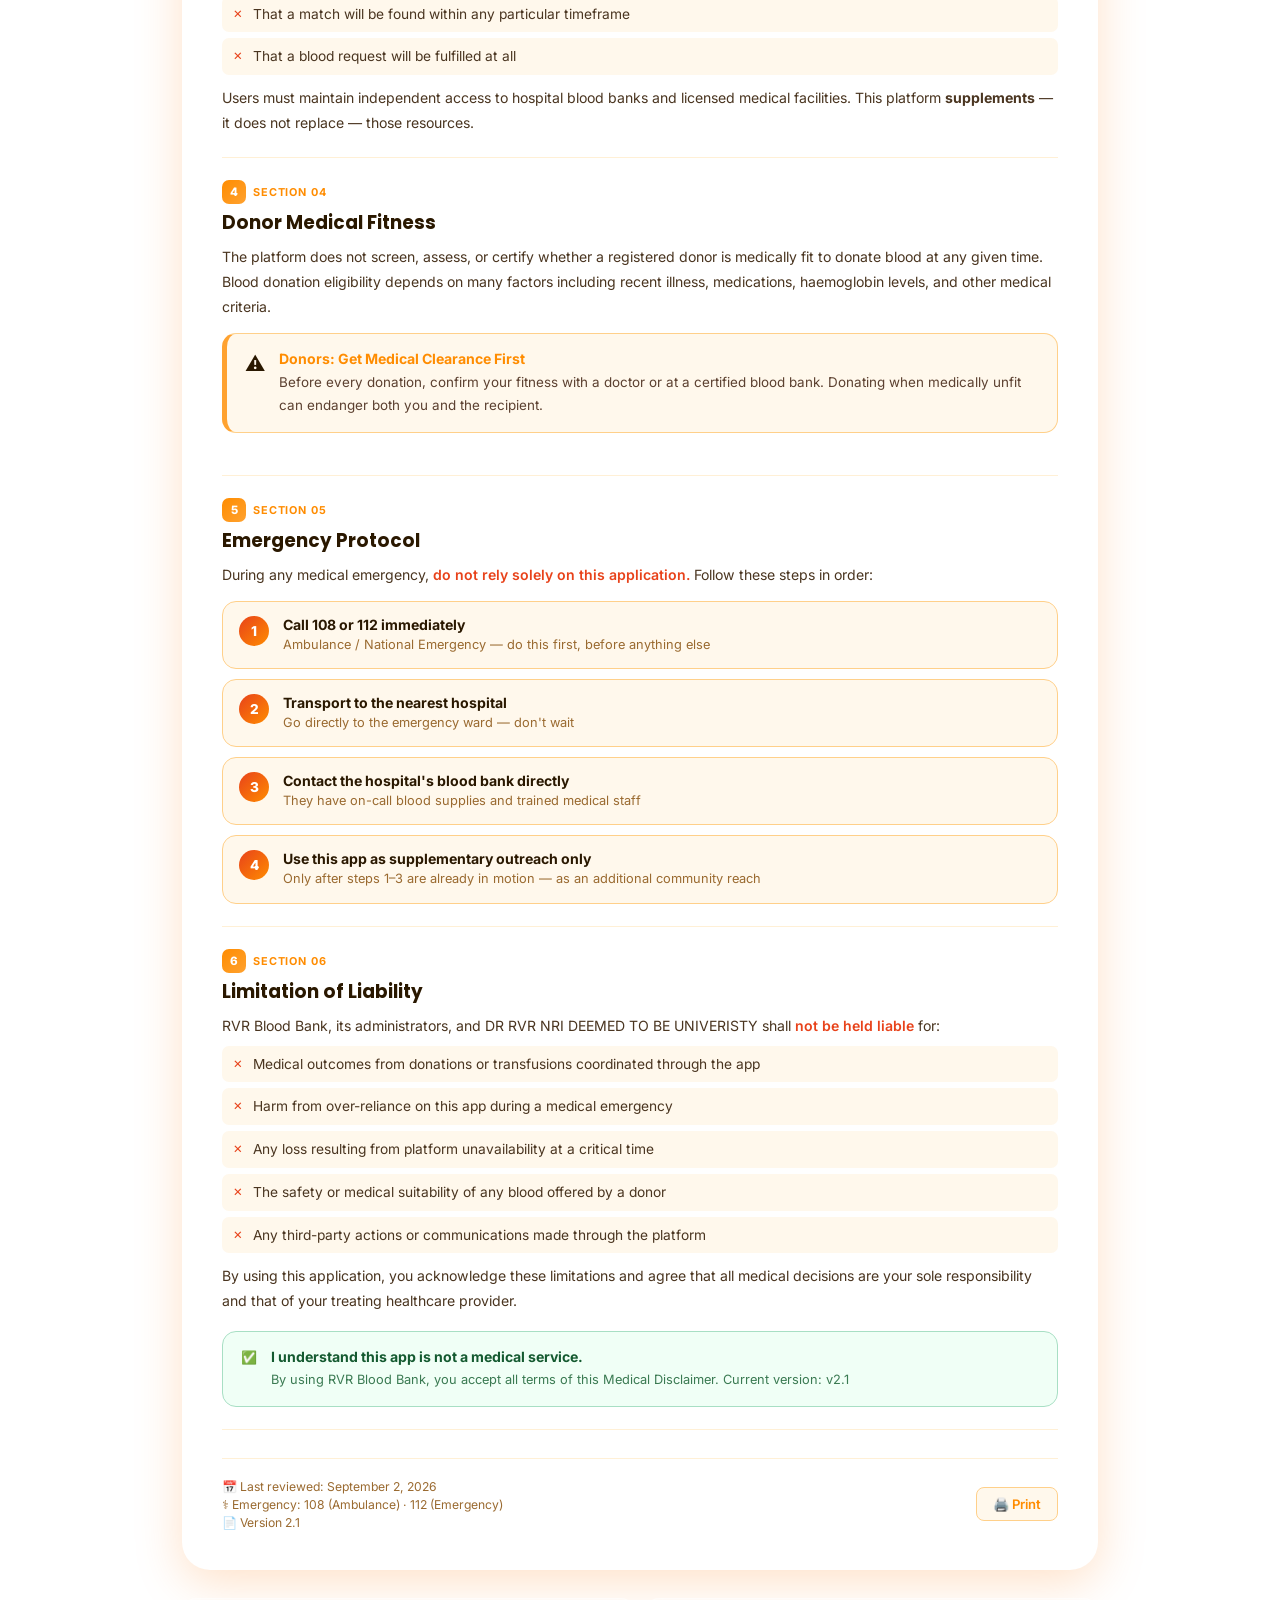
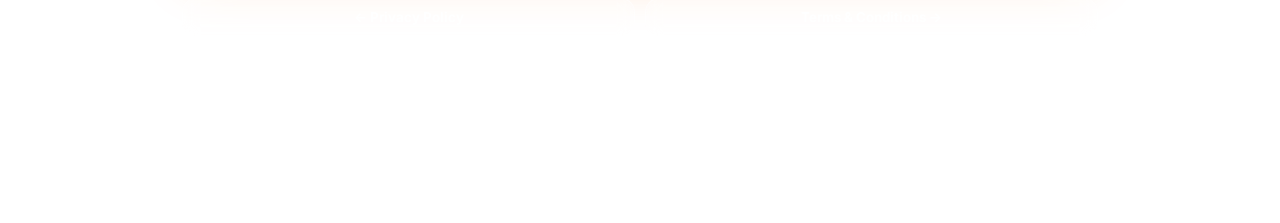
==== commit 747d414b: "second" ====
--- a/disclaimer.html
+++ b/disclaimer.html
@@ -174,7 +174,7 @@
         <div class="section" id="d6">
           <div class="section-num"><span class="num-badge">6</span><span>Section 06</span></div>
           <h2>Limitation of Liability</h2>
-          <p>RVR Blood Bank, its administrators, and RVR &amp; JC College of Engineering &amp; Technology shall <span class="t-red">not be held liable</span> for:</p>
+          <p>RVR Blood Bank, its administrators, and DR RVR NRI DEEMED TO BE UNIVERISTY shall <span class="t-red">not be held liable</span> for:</p>
           <ul class="clause-list clause-list--cross" role="list">
             <li>Medical outcomes from donations or transfusions coordinated through the app</li>
             <li>Harm from over-reliance on this app during a medical emergency</li>
@@ -217,7 +217,7 @@
           <a href="privacy.html">Privacy Policy</a>
           <a href="disclaimer.html">Medical Disclaimer</a>
         </nav>
-        <p class="footer-copy">© 2026 RVR &amp; JC College of Engineering &amp; Technology · Policy v2.1 · September 2026</p>
+        <p class="footer-copy">© 2026 DR RVR NRI DEEMED TO BE UNIVERISTY · Policy v2.1 · September 2026</p>
       </div>
     </div>
   </footer>
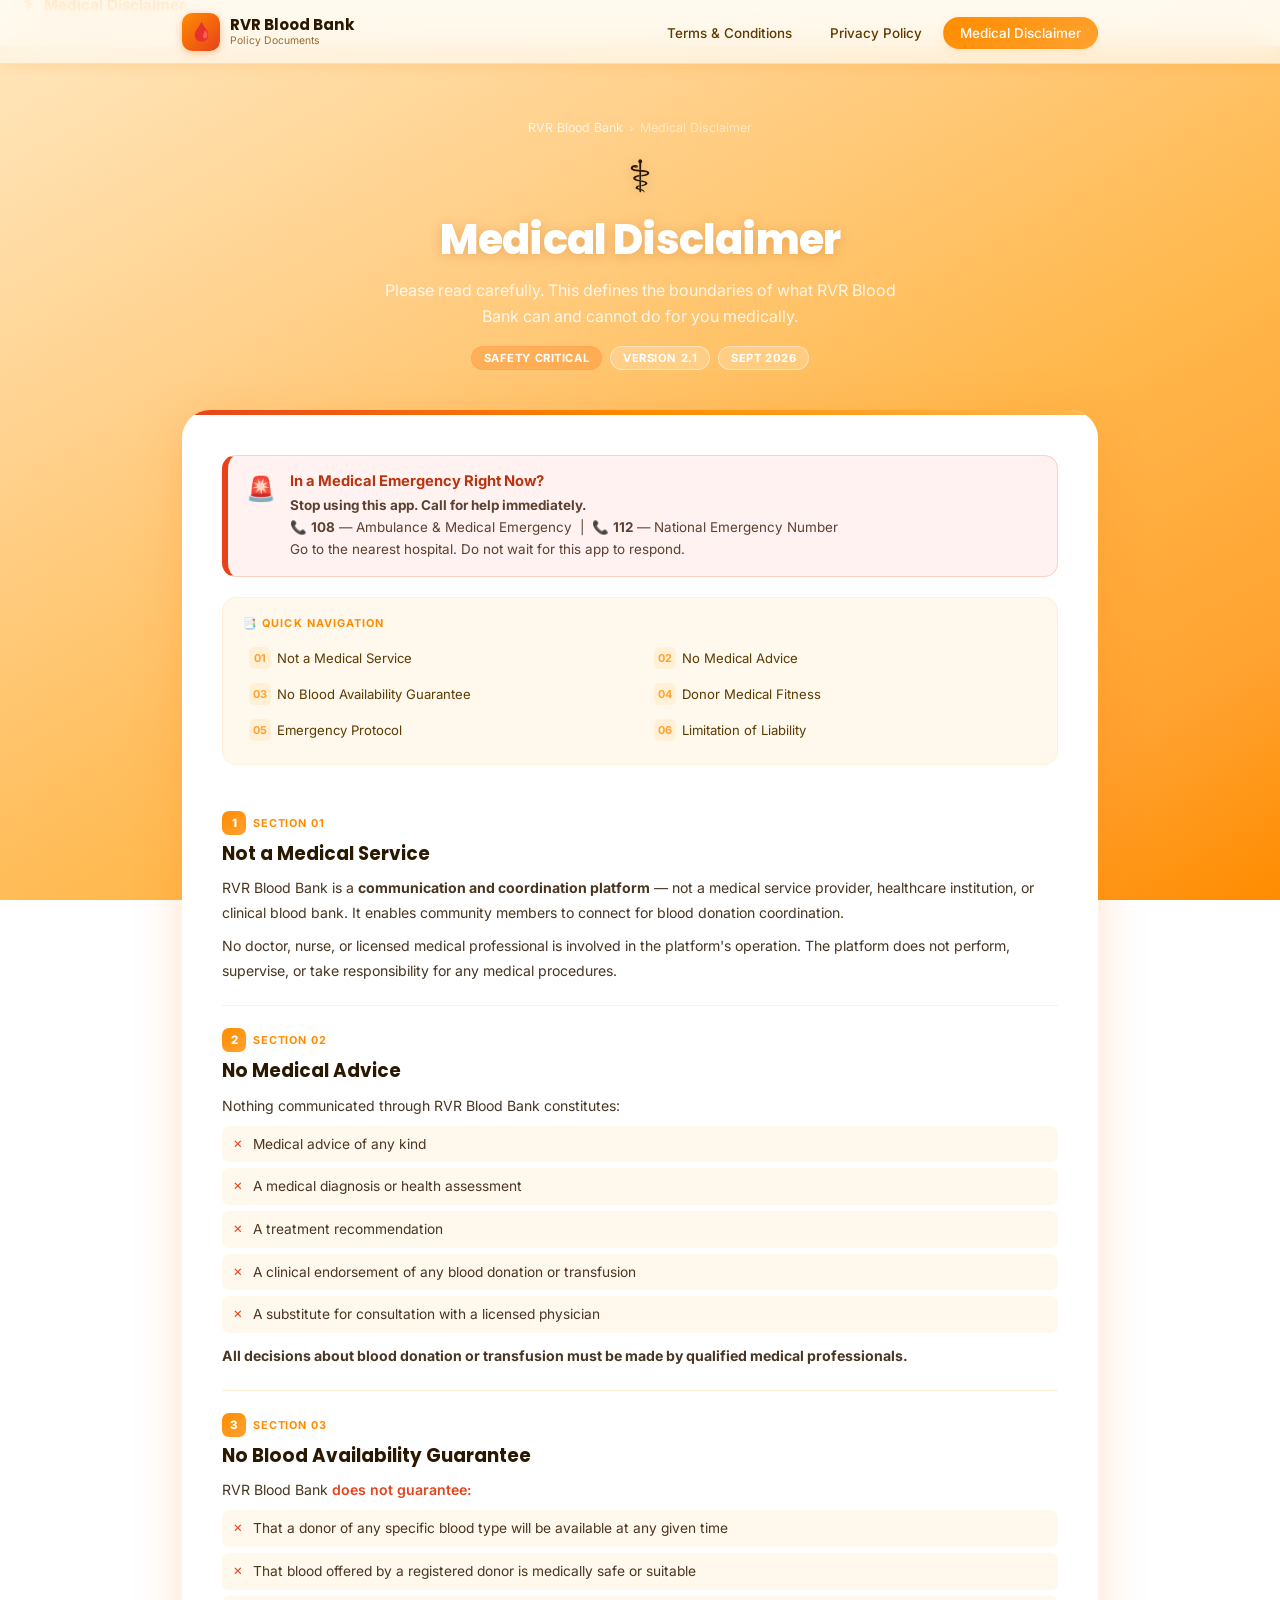
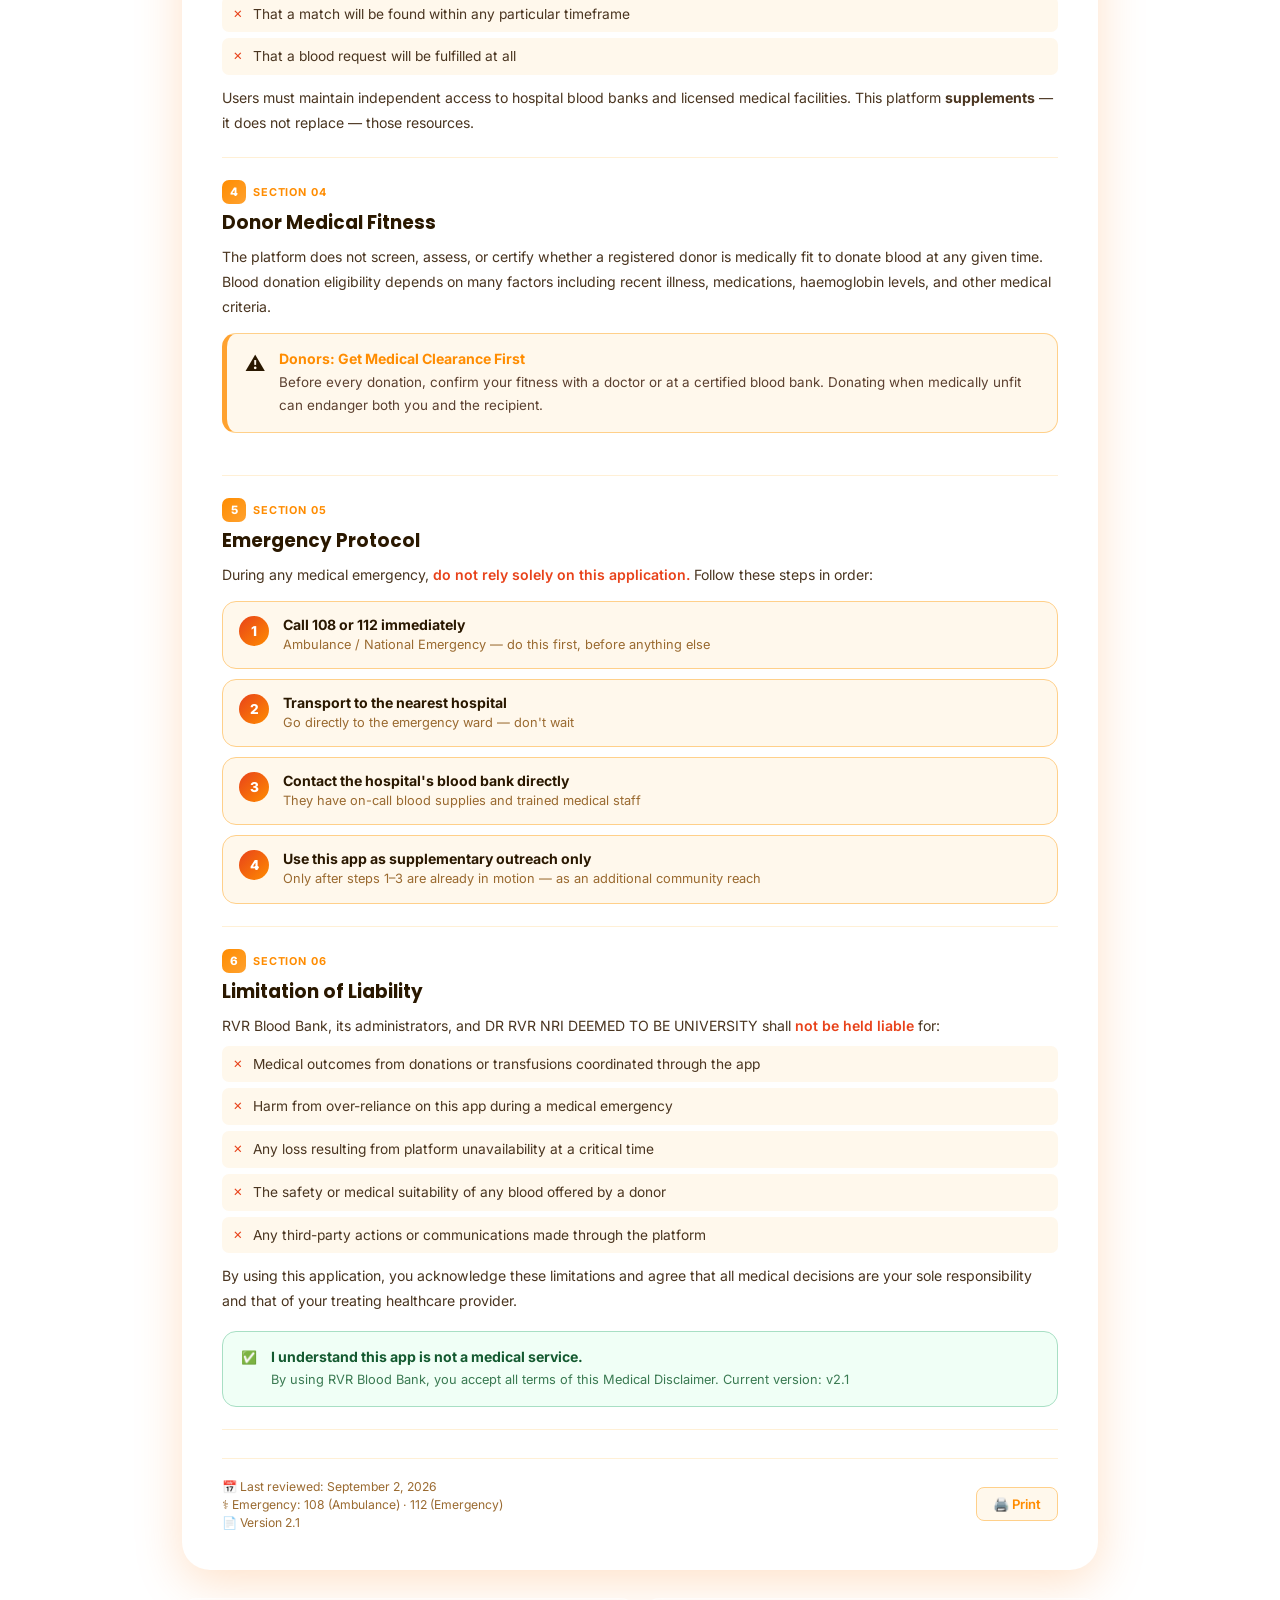
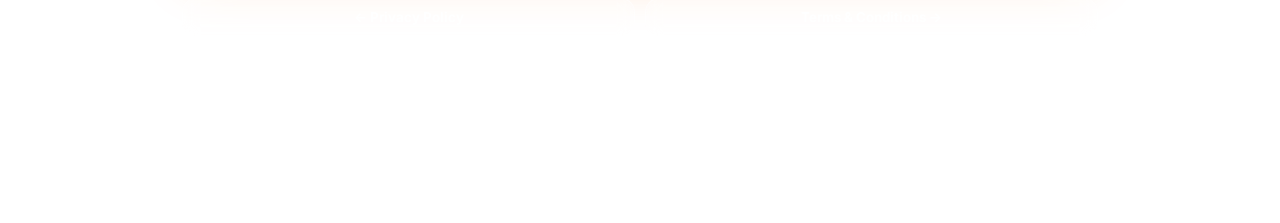
==== commit 86be184d: "Fix spelling and update college name to DR RVR NRI DEEMED TO BE UNIVERSITY" ====
--- a/disclaimer.html
+++ b/disclaimer.html
@@ -174,7 +174,7 @@
         <div class="section" id="d6">
           <div class="section-num"><span class="num-badge">6</span><span>Section 06</span></div>
           <h2>Limitation of Liability</h2>
-          <p>RVR Blood Bank, its administrators, and DR RVR NRI DEEMED TO BE UNIVERISTY shall <span class="t-red">not be held liable</span> for:</p>
+          <p>RVR Blood Bank, its administrators, and DR RVR NRI DEEMED TO BE UNIVERSITY shall <span class="t-red">not be held liable</span> for:</p>
           <ul class="clause-list clause-list--cross" role="list">
             <li>Medical outcomes from donations or transfusions coordinated through the app</li>
             <li>Harm from over-reliance on this app during a medical emergency</li>
@@ -217,7 +217,7 @@
           <a href="privacy.html">Privacy Policy</a>
           <a href="disclaimer.html">Medical Disclaimer</a>
         </nav>
-        <p class="footer-copy">© 2026 DR RVR NRI DEEMED TO BE UNIVERISTY · Policy v2.1 · September 2026</p>
+        <p class="footer-copy">© 2026 DR RVR NRI DEEMED TO BE UNIVERSITY · Policy v2.1 · September 2026</p>
       </div>
     </div>
   </footer>
